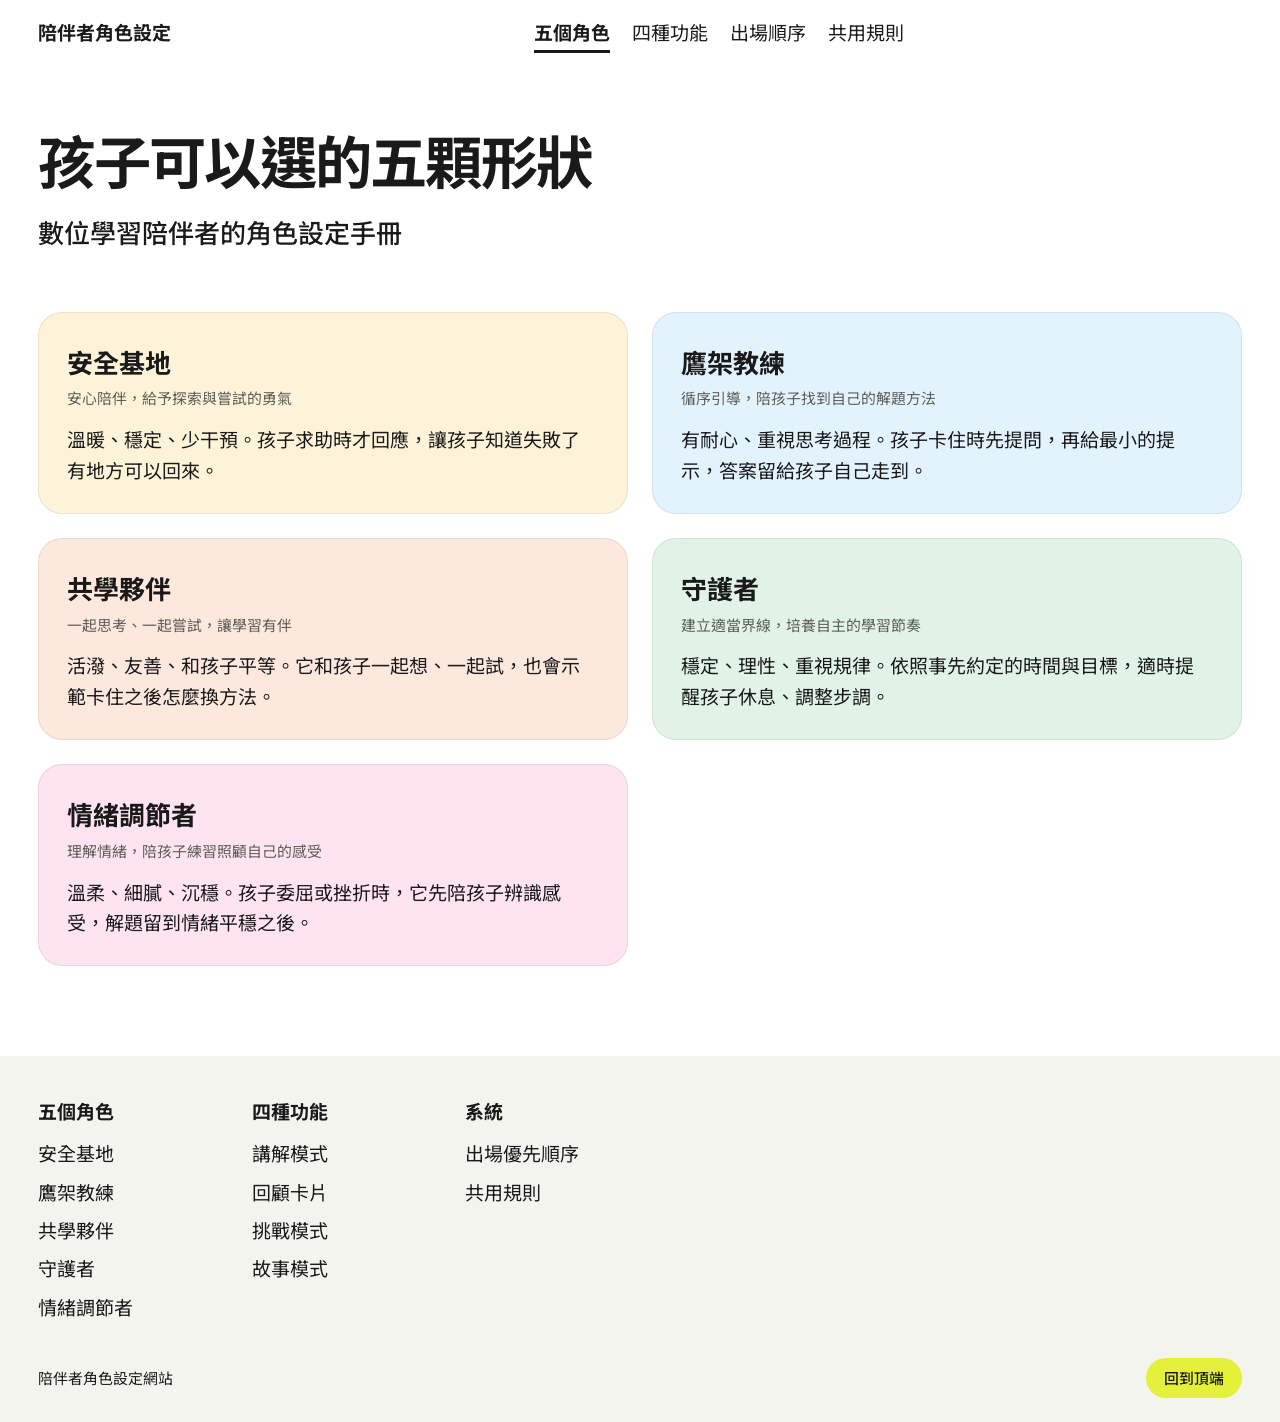
==== index.html @ 0047b329 "陪伴者角色設定網站 Co-Authored-By: Claude Fable 5.1 <noreply@anthropic.com>" ====
<!doctype html>
<html lang="zh-Hant-TW">
<head>
<meta charset="utf-8">
<meta name="viewport" content="width=device-width, initial-scale=1">
<title>陪伴者角色設定</title>
<meta name="description" content="數位學習陪伴者的五個核心角色與四種延伸功能：定位、性格旋鈕、視覺、台詞與退場。">
<script>document.documentElement.classList.add('js')</script>
<link rel="preconnect" href="https://fonts.googleapis.com">
<link rel="preconnect" href="https://fonts.gstatic.com" crossorigin>
<link rel="preconnect" href="https://api.fontshare.com">
<link rel="preconnect" href="https://cdn.fontshare.com" crossorigin>
<link href="https://api.fontshare.com/v2/css?f[]=pilcrow-rounded@400,500,700&display=swap" rel="stylesheet">
<link href="https://fonts.googleapis.com/css2?family=Noto+Sans+TC:wght@400;500;700&display=swap" rel="stylesheet">
<link rel="stylesheet" href="style.css">
</head>
<body>
<main id="app">
  <noscript>
    <div class="wrap" style="padding:48px 24px">
      <h1>陪伴者角色設定</h1>
      <p>這個網站需要 JavaScript 才能顯示角色與對話。完整內容在《陪伴者角色設定（Persona）合併版》文件。</p>
    </div>
  </noscript>
</main>
<script src="data.js"></script>
<script src="refs.js"></script>
<script src="shapes.js"></script>
<script src="app.js"></script>
</body>
</html>
---- style.css ----
/* 陪伴者角色設定網站 — 方向：One motif（圓團）。冷灰底、近黑字，五顆形狀自己的顏色當色塊。 */
:root {
  --bg: #ffffff;
  --surface: #f4f4ef;
  --surface-2: #e9e9e2;
  --paper: #ffffff;
  --ink: #1a1a1a;
  --muted: #5e5e58;
  --accent: #e4f03a;
  --accent-ink: #1a1a1a;

  --font: "Pilcrow Rounded", "Noto Sans TC", "PingFang TC", "Microsoft JhengHei", sans-serif;

  --step-small: clamp(0.875rem, 0.85rem + 0.1vw, 0.9375rem);
  --step-body: clamp(1.0625rem, 1rem + 0.25vw, 1.1875rem);
  --step-lead: clamp(1.25rem, 1.1rem + 0.7vw, 1.625rem);
  --step-head: clamp(1.75rem, 1.2rem + 2.2vw, 3rem);
  --step-display: clamp(2.5rem, 1.2rem + 3.6vw, 3.8rem);

  --margin: clamp(20px, 3vw, 48px);
  --gutter: clamp(1rem, 2vw, 2rem);
  --section: clamp(4.5rem, 7vw, 7rem);
  --radius: 24px;

  --ease-out: cubic-bezier(0.22, 1, 0.36, 1);
  --ease-expo: cubic-bezier(0.16, 1, 0.3, 1);
  --t-press: 140ms;
  --t-hover: 180ms;
  --t-reveal: 800ms;
}

*, *::before, *::after { box-sizing: border-box; }
html { -webkit-text-size-adjust: 100%; text-size-adjust: 100%; scroll-behavior: smooth; }
body { margin: 0; background: var(--bg); color: var(--ink); font-family: var(--font); font-size: var(--step-body); line-height: 1.6; -webkit-font-smoothing: antialiased; text-rendering: optimizeLegibility; }
h1, h2, h3, p, figure, blockquote, ul, ol, dl, dd { margin: 0; }
ul, ol { padding: 0; list-style: none; }
img, svg { display: block; max-width: 100%; }
button { font: inherit; color: inherit; background: none; border: 0; padding: 0; cursor: pointer; }
a { color: inherit; text-decoration: none; }
:focus-visible { outline: 3px solid var(--ink); outline-offset: 3px; }
::selection { background: var(--accent); color: var(--ink); }
[id] { scroll-margin-top: 72px; }

h1, h2, h3 { font-weight: 700; letter-spacing: -0.02em; line-height: 1.1; text-wrap: balance; }
h2 { font-size: var(--step-head); }
p { text-wrap: pretty; }
.nums { font-variant-numeric: tabular-nums; }
.wrap { width: 100%; max-width: 1440px; margin-inline: auto; padding-inline: var(--margin); }

/* ---------- 共用元件：圓就是母題。按鈕全圓、面板大圓角、清單圓點 ---------- */
.btn { display: inline-flex; align-items: center; justify-content: center; min-height: 52px; padding: 0 28px; border-radius: 999px; background: var(--accent); color: var(--accent-ink); font-weight: 500; white-space: nowrap; transition: transform var(--t-press) var(--ease-out), background var(--t-hover); }
.btn:hover { background: #d6e22c; }
.btn:active { transform: scale(0.97); }
.btn-sm { min-height: 40px; padding: 0 18px; font-size: var(--step-small); }

.bar { position: sticky; top: 0; z-index: 20; display: flex; align-items: center; gap: 24px; min-height: 64px; background: var(--bg); }
.bar .mark { font-weight: 700; }
.bar .links { display: flex; gap: 22px; margin-inline: auto; }
.bar .links a { padding: 6px 0; white-space: nowrap; transition: opacity var(--t-hover); }
.bar .links a:hover { opacity: 0.6; }
.bar .links a.is-on { font-weight: 700; box-shadow: inset 0 -3px 0 var(--ink); }
.sr-only { position: absolute; width: 1px; height: 1px; overflow: hidden; clip-path: inset(50%); white-space: nowrap; }
.bar .btn { min-height: 40px; padding: 0 18px; }

.stripe { display: flex; height: 56px; overflow: hidden; border-radius: var(--radius) var(--radius) 0 0; }
.stripe i { flex: 1 1 0; display: block; }

/* 眼睛：眨眼與視線 */
.shape .eye { transform-box: fill-box; transform-origin: center; animation: blink 5.2s infinite; }
.shape .gz { transform: translate(var(--gx), var(--gy)); transition: transform 600ms var(--ease-out); }
.looking .shape .gz { transform: translate(0, 0); }
@keyframes blink { 0%, 94%, 100% { transform: scaleY(1); } 97% { transform: scaleY(0.08); } }

/* ---------- 首頁：英雄區（左卡右大形狀） ---------- */
.card-in { flex: 1; display: flex; flex-direction: column; align-items: center; justify-content: center; text-align: center; padding: 48px 40px 32px; gap: 0; }
.wordmark { font-size: var(--step-lead); font-weight: 700; margin-bottom: 20px; }
.hero-h { font-size: var(--step-display); line-height: 1.05; letter-spacing: -0.03em; }
.hero-p { max-width: 34ch; margin: 36px auto 40px; font-size: 1.125rem; }
.card-links { display: flex; justify-content: center; gap: 28px; padding: 0 24px 28px; font-size: var(--step-small); }
.card-links a { transition: opacity var(--t-hover); }
.card-links a:hover { opacity: 0.6; }

/* ---------- 展示區：方盤＋少量文字 ---------- */
.show-text { display: flex; flex-direction: column; justify-content: space-between; padding: 40px 48px 40px 24px; }
.tabs { display: flex; flex-wrap: wrap; gap: 6px 24px; }
.tabs button { color: var(--muted); font-weight: 500; padding: 6px 0; white-space: nowrap; transition: color var(--t-hover); }
.tabs button:hover { color: var(--ink); }
.tabs button.is-on { color: var(--ink); font-weight: 700; }
.show-mid { padding-block: 48px; }
.show-h { font-size: clamp(2rem, 1.4rem + 2.4vw, 2.75rem); }
.show-tag { font-size: var(--step-lead); font-weight: 500; margin-top: 16px; max-width: 30ch; }
.show-p { margin-top: 40px; max-width: 34ch; }
.cells { display: flex; gap: 12px; }
.cell { flex: 1; min-height: 72px; display: flex; align-items: center; justify-content: center; border-radius: 999px; font-weight: 500; white-space: nowrap; transition: transform var(--t-press) var(--ease-out), filter var(--t-hover); }
.cell:active { transform: scale(0.98); }
.cell:hover { filter: brightness(0.94); }
.cell-ink { background: var(--accent); color: var(--ink); }
.cell-tone { background: var(--paper); }

/* ---------- 四種功能：兩欄清單，形狀當項目符號 ---------- */
.menu { padding-top: 8px; padding-bottom: var(--section); }
.menu-head { display: flex; align-items: baseline; justify-content: space-between; gap: 24px; margin-bottom: 40px; }
.menu-head p { color: var(--muted); }
.menu-list { display: grid; grid-template-columns: 1fr 1fr; gap: 24px; }
.menu-list > li { display: flex; }
.menu-item { width: 100%; display: block; padding: 28px; background: var(--surface); border: 1px solid rgba(26, 26, 26, 0.08); border-radius: var(--radius); transition: transform var(--t-hover) var(--ease-out), box-shadow var(--t-hover); }
.menu-item:hover { transform: translateY(-3px); box-shadow: 0 14px 32px rgba(26, 26, 26, 0.08); }
.menu-name { display: grid; gap: 4px; font-weight: 700; font-size: var(--step-lead); }
.menu-owner { font-weight: 500; font-size: var(--step-body); }
.menu-owner { font-weight: 400; color: var(--muted); font-size: var(--step-small); white-space: nowrap; }
.menu-desc { margin-top: 14px; max-width: 48ch; }

/* ---------- 出場順序頁：深到淺的手風琴 ---------- */
.ohero { width: 100%; max-width: 1440px; margin-inline: auto; padding: clamp(2rem, 5vw, 4.5rem) var(--margin) 0; }
.ohero-text { max-width: 820px; margin-bottom: clamp(2.25rem, 4vw, 4rem); }
.ohero .dhero-h { font-size: clamp(2.25rem, 1.5rem + 2.6vw, 4rem); }
.ohero .dhero-tag { max-width: 40ch; }
.ohero .dhero-p { max-width: 64ch; }
.osay { max-width: 56ch; font-size: var(--step-lead); line-height: 1.45; }
.hand { display: grid; gap: 24px; }
.hand li { display: grid; grid-template-columns: 13em minmax(0, 1fr); gap: 8px 24px; align-items: start; }
.hand-ab { font-weight: 700; display: flex; flex-wrap: wrap; align-items: center; gap: 8px; }
.hand-arrow { width: 14px; height: 14px; border-radius: 50%; background: var(--ink); flex: 0 0 auto; }
.acc { display: flex; height: 520px; border-radius: var(--radius); overflow: hidden; }
.acc-panel { position: relative; flex: 1 1 0; display: flex; flex-direction: column; overflow: hidden; transition: flex-basis 450ms var(--ease-out), flex-grow 450ms var(--ease-out); color: #fff; }
.acc-panel:nth-child(1) { background: #1a1a1a; }
.acc-panel:nth-child(2) { background: #3a3a36; }
.acc-panel:nth-child(3) { background: #5a5a54; }
.acc-panel:nth-child(4) { background: #b9b9ad; color: var(--ink); }
.acc-panel:nth-child(5) { background: #d9d9cf; color: var(--ink); }
.acc-panel:nth-child(6) { background: #eeeee6; color: var(--ink); }
.acc-panel.is-open { flex: 7 1 0; }
.acc-btn { position: absolute; inset: 0; text-align: left; color: inherit; }
.acc-name { position: absolute; left: 50%; bottom: 24px; transform: translateX(-50%); font-size: 1.25rem; font-weight: 700; writing-mode: vertical-rl; text-orientation: upright; letter-spacing: 0.1em; white-space: nowrap; transition: opacity 300ms; }
.acc-panel.is-open .acc-name { writing-mode: horizontal-tb; text-orientation: mixed; letter-spacing: -0.02em; transform: none; left: 32px; top: 28px; bottom: auto; font-size: clamp(1.75rem, 1rem + 2vw, 2.5rem); }
.acc-body { position: absolute; left: 32px; right: 32px; bottom: 32px; max-width: 36ch; opacity: 0; transition: opacity 400ms 150ms; pointer-events: none; }
.acc-panel.is-open .acc-body { opacity: 1; }

/* ---------- 共用規則：左邊問題、右邊答案 ---------- */
.faq { padding-top: var(--section); }
.faq h2 { margin-bottom: 48px; }
.faq-grid { display: grid; grid-template-columns: 5fr 7fr; gap: 32px var(--gutter); align-items: start; }
.qlist { display: grid; gap: 8px; }
.qlist button { text-align: left; padding: 16px 24px; border-radius: 999px; background: var(--surface); font-weight: 500; display: flex; gap: 14px; align-items: baseline; white-space: nowrap; transition: background var(--t-hover), transform var(--t-press); }
.qlist button span:first-child { color: var(--muted); white-space: nowrap; }
.qlist button:hover { background: var(--surface-2); }
.qlist button:active { transform: scale(0.98); }
.qlist button.is-on { background: var(--accent); color: var(--ink); }
.qlist button.is-on span:first-child { color: var(--ink); }
.answer { background: var(--surface); border-radius: var(--radius); padding: 40px; min-height: 320px; }
.answer h3 { font-size: var(--step-lead); margin-bottom: 20px; }
.answer p { max-width: 52ch; }
.answer p + p { margin-top: 14px; }
.answer-in { transition: opacity 300ms var(--ease-out), transform 300ms var(--ease-out); }
.answer-in.hidden { opacity: 0; transform: translateY(10px); }

/* ---------- 五條原則 ---------- */
.principles { margin-top: var(--section); background: var(--ink); color: #fff; padding-block: 96px; }
.pr-grid { display: grid; grid-template-columns: 1fr 1fr; gap: var(--gutter); }
.pr-list { counter-reset: none; display: grid; gap: 20px; font-size: var(--step-lead); line-height: 1.4; }
.pr-list li { display: grid; grid-template-columns: 20px 1fr; gap: 16px; align-items: start; }
.pr-list li::before { content: ""; width: 20px; height: 20px; border-radius: 50%; background: #fff; margin-top: 0.45em; }

/* ---------- 頁尾：五顆形狀蓋成大標 ---------- */
.foot { background: var(--surface); padding: 40px 0 24px; margin-top: 0; }
.principles + .foot { margin-top: 0; }
.foot-grid { display: grid; grid-template-columns: 2fr 2fr 2fr 6fr; gap: var(--gutter); }
.foot-grid a { display: block; padding: 4px 0; transition: opacity var(--t-hover); }
.foot-grid a:hover { opacity: 0.6; }
.foot-h { font-weight: 700; margin-bottom: 8px; }
.foot-src p + p { margin-top: 8px; color: var(--muted); }
.foot-last { display: flex; justify-content: space-between; align-items: center; margin-top: 32px; font-size: var(--step-small); }

/* ---------- 角色頁 ---------- */
.dhero { width: calc(100% - (2 * var(--margin))); max-width: calc(1440px - (2 * var(--margin))); display: grid; grid-template-columns: 1fr; min-height: 0; margin: 0 auto; border-radius: var(--radius); overflow: hidden; }
.dhero-text { max-width: 960px; padding: clamp(2.5rem, 5vw, 4.75rem); display: flex; flex-direction: column; }
.dhero-kicker { display: flex; align-items: center; gap: 12px; margin-bottom: 20px; color: var(--muted); font-size: var(--step-small); font-weight: 700; }
.dhero-kicker span { padding-left: 12px; border-left: 1px solid rgba(26, 26, 26, 0.24); font-weight: 400; }
.dhero-kind { color: var(--muted); margin-top: 16px; }
.dhero-h { font-size: clamp(3rem, 2.2rem + 3.8vw, 5.25rem); letter-spacing: -0.03em; }
.dhero-tag { font-size: var(--step-lead); font-weight: 500; margin-top: 20px; max-width: 40ch; }
.dhero-p { margin-top: 20px; max-width: 68ch; }
.dhero-kind + .dhero-p { margin-top: 32px; }
.dhero-meta { margin-top: 20px; color: var(--muted); max-width: 64ch; }
.dhero .btn { align-self: flex-start; margin-top: 32px; }

.dsec { padding-top: clamp(3.5rem, 5vw, 5rem); }
.dsec-grid { display: grid; grid-template-columns: minmax(180px, 240px) minmax(0, 880px); justify-content: space-between; gap: 24px clamp(2rem, 5vw, 5rem); align-items: start; padding-bottom: clamp(3.5rem, 5vw, 5rem); border-bottom: 1px solid var(--surface-2); }
.dsec-note { margin-top: 8px; max-width: 32ch; color: var(--muted); }
.dl div { display: grid; grid-template-columns: 9em 1fr; gap: 16px; padding: 10px 0; }
.dl div + div { padding-top: 18px; }
.dl dt { font-weight: 700; }
.dl dd { max-width: 52ch; }
.knobs li { display: grid; grid-template-columns: 9em auto 1fr; gap: 16px; align-items: center; padding: 8px 0; }
.knob-n { font-weight: 700; }
.knob-v { color: var(--muted); }
.dots { display: inline-flex; gap: 6px; }
.dots i { width: 14px; height: 14px; border-radius: 50%; background: var(--surface-2); }
.dots i.on { background: var(--ink); }
.states { display: flex; flex-wrap: wrap; gap: 16px; margin-top: 32px; }
.states li { display: grid; gap: 8px; justify-items: center; font-size: var(--step-small); }
.state-fig { width: 96px; height: 96px; border-radius: 50%; display: flex; align-items: center; justify-content: center; }
.state-fig .shape { width: 70%; height: 70%; }
.plain { display: grid; gap: 12px; }
.exit .plain + .dl { margin-top: 24px; }
.plain li { display: grid; grid-template-columns: 14px 1fr; gap: 16px; max-width: 56ch; }
.plain li::before { content: ""; width: 14px; height: 14px; border-radius: 50%; background: var(--ink); margin-top: 0.5em; }
.refs { display: grid; gap: 18px; }
.refs li { display: grid; grid-template-columns: 11em 1fr; gap: 4px 20px; max-width: 64ch; }
.ref-who { font-weight: 700; grid-row: span 2; }
.ref-who span { display: block; font-weight: 400; color: var(--muted); font-size: var(--step-small); margin-top: 4px; }
.ref-theory { font-weight: 500; }
.ref-what { grid-column: 2; }
.risk .ref-theory { color: var(--muted); }

/* 對話區 */
.talk { margin-top: 0; background: var(--tint); padding-block: clamp(3.5rem, 5vw, 5rem); }
.talk-grid { display: grid; grid-template-columns: minmax(180px, 240px) minmax(0, 880px); justify-content: space-between; gap: 24px clamp(2rem, 5vw, 5rem); align-items: start; }
.scenes { display: grid; gap: 8px; margin-top: 32px; }
.scenes button { text-align: left; padding: 14px 22px; border-radius: 999px; background: rgba(255, 255, 255, 0.55); font-weight: 500; white-space: nowrap; transition: background var(--t-hover), transform var(--t-press); }
.scenes button:hover { background: rgba(255, 255, 255, 0.85); }
.scenes button:active { transform: scale(0.98); }
.scenes button.is-on { background: var(--accent); color: var(--ink); }
.chat { display: grid; gap: 14px; align-content: start; min-height: 0; }
.chat-scene { justify-self: center; display: inline-flex; gap: 10px; align-items: center; background: rgba(255, 255, 255, 0.6); padding: 8px 18px; border-radius: 999px; font-size: var(--step-small); }
.chat-scene span { font-weight: 700; }
.chat-does { justify-self: center; color: var(--muted); font-size: var(--step-small); text-align: center; max-width: 40ch; }
.msg { display: grid; grid-template-columns: 1fr; justify-items: start; transition: opacity 500ms var(--ease-out), transform 500ms var(--ease-out); }
.msg.hidden { opacity: 0; transform: translateY(16px); }
.msg .shape { width: 48px; height: 48px; }
.bubble { background: var(--paper); border-radius: 28px 28px 28px 8px; padding: 16px 22px; max-width: 34ch; line-height: 1.55; }
.bubble-wait { width: 84px; border-radius: 28px 28px 28px 8px; display: flex; justify-content: center; }
.dots-wait { display: flex; gap: 6px; }
.dots-wait i { width: 9px; height: 9px; border-radius: 50%; background: var(--muted); animation: bob 1.2s infinite; }
.dots-wait i:nth-child(2) { animation-delay: 0.2s; }
.dots-wait i:nth-child(3) { animation-delay: 0.4s; }
@keyframes bob { 0%, 60%, 100% { transform: translateY(0); } 30% { transform: translateY(-6px); } }
.msg-wrong { grid-template-columns: 1fr; justify-items: end; margin-top: 12px; }
.bubble-wrong { background: var(--surface-2); color: var(--muted); border-radius: 28px 28px 8px 28px; text-decoration: line-through; }
.bubble-wrong span { display: block; text-decoration: none; font-size: var(--step-small); font-weight: 700; margin-bottom: 4px; }

.pager { display: grid; grid-template-columns: 1fr 1fr; gap: 12px; margin-top: clamp(2.5rem, 4vw, 3.5rem); margin-bottom: 12px; }
.pager a { background: var(--surface); border-radius: var(--radius); padding: 32px 36px; display: grid; gap: 6px; transition: transform var(--t-hover) var(--ease-out); }
.pager a:hover { transform: translateY(-3px); }
.pager a:last-child { text-align: right; }
.pager-k { color: var(--muted); font-size: var(--step-small); }
.pager-n { font-size: var(--step-head); font-weight: 700; letter-spacing: -0.02em; line-height: 1.1; }
.pager + .foot { margin-top: 0; }

/* ---------- 手機 ---------- */
@media (max-width: 760px) {
  .bar { gap: 14px; }
  .bar .links { display: none; }
        .stripe { height: 40px; }
  .card-in { padding: 36px 24px 24px; }
  .hero-h { font-size: 8vw; }
  .hero-p { margin: 24px auto 28px; }
      .show-text { padding: 8px 16px 32px; }
  .tabs { gap: 4px 18px; }
  .show-mid { padding-block: 32px; }
  .show-h { font-size: 1.75rem; }
  .cell { min-height: 60px; }
  .menu { padding-top: 0; }
  .menu-list { grid-template-columns: 1fr; gap: 16px; }
  .menu-item { padding: 20px; }
  .menu-owner { white-space: normal; }
  .hand li { grid-template-columns: 1fr; gap: 4px; }
  .acc { flex-direction: column; height: auto; }
  .acc-panel { flex: 0 0 64px; min-height: 64px; }
  .acc-panel.is-open { flex-basis: auto; min-height: 0; }
  .acc-btn { position: static; min-height: 64px; display: flex; align-items: center; padding: 0 24px; }
  .acc-name, .acc-panel.is-open .acc-name { position: static; writing-mode: horizontal-tb; text-orientation: mixed; letter-spacing: 0; transform: none; font-size: var(--step-lead); }
  .acc-body { position: static; padding: 0 24px 24px; max-width: none; display: none; }
  .acc-panel.is-open .acc-body { display: block; }
  .faq-grid { grid-template-columns: 1fr; }
  .answer { padding: 24px; min-height: 0; }
  .pr-grid { grid-template-columns: 1fr; gap: 32px; }
    .foot-grid { grid-template-columns: 1fr 1fr; }
  .foot-src { grid-column: 1 / -1; }
  .dhero { grid-template-columns: 1fr; min-height: 0; }
  .dhero-text { padding: 28px 22px 32px; }
  .dhero-h { font-size: clamp(2.5rem, 12vw, 4rem); }
  .dhero-kicker { margin-bottom: 16px; }
  .dsec-grid, .talk-grid { grid-template-columns: 1fr; gap: 24px; }
  .dl div, .knobs li, .refs li { grid-template-columns: 1fr; gap: 4px; }
  .ref-who { grid-row: auto; }
  .ref-what { grid-column: 1; }
  .knobs li { grid-template-columns: auto 1fr; }
  .knob-n { grid-column: 1 / -1; }
  .state-fig { width: 80px; height: 80px; }
  .talk { padding-block: 56px; }
  .scenes { grid-template-columns: 1fr; }
  .chat { min-height: 0; }
  .bubble { max-width: none; }
  .pager a { padding: 24px; }
  .pager-n { font-size: 1.5rem; }
}

@media (max-width: 420px) {
  .qlist button, .scenes button { white-space: normal; }
}

@media (min-width: 761px) and (max-width: 980px) {
  .dsec-grid, .talk-grid { grid-template-columns: 1fr; gap: 28px; }
  .dsec-grid > :last-child, .talk-grid > :last-child { max-width: 760px; }
}

@media (prefers-reduced-motion: reduce) {
  html { scroll-behavior: auto; }
  .js [data-reveal] { opacity: 1; transform: none; transition: none; }
  .shape .eye { animation: none; }
    .msg.hidden { opacity: 1; transform: none; }
  .dots-wait i { animation: none; }
  * { transition-duration: 0.01ms !important; }
}
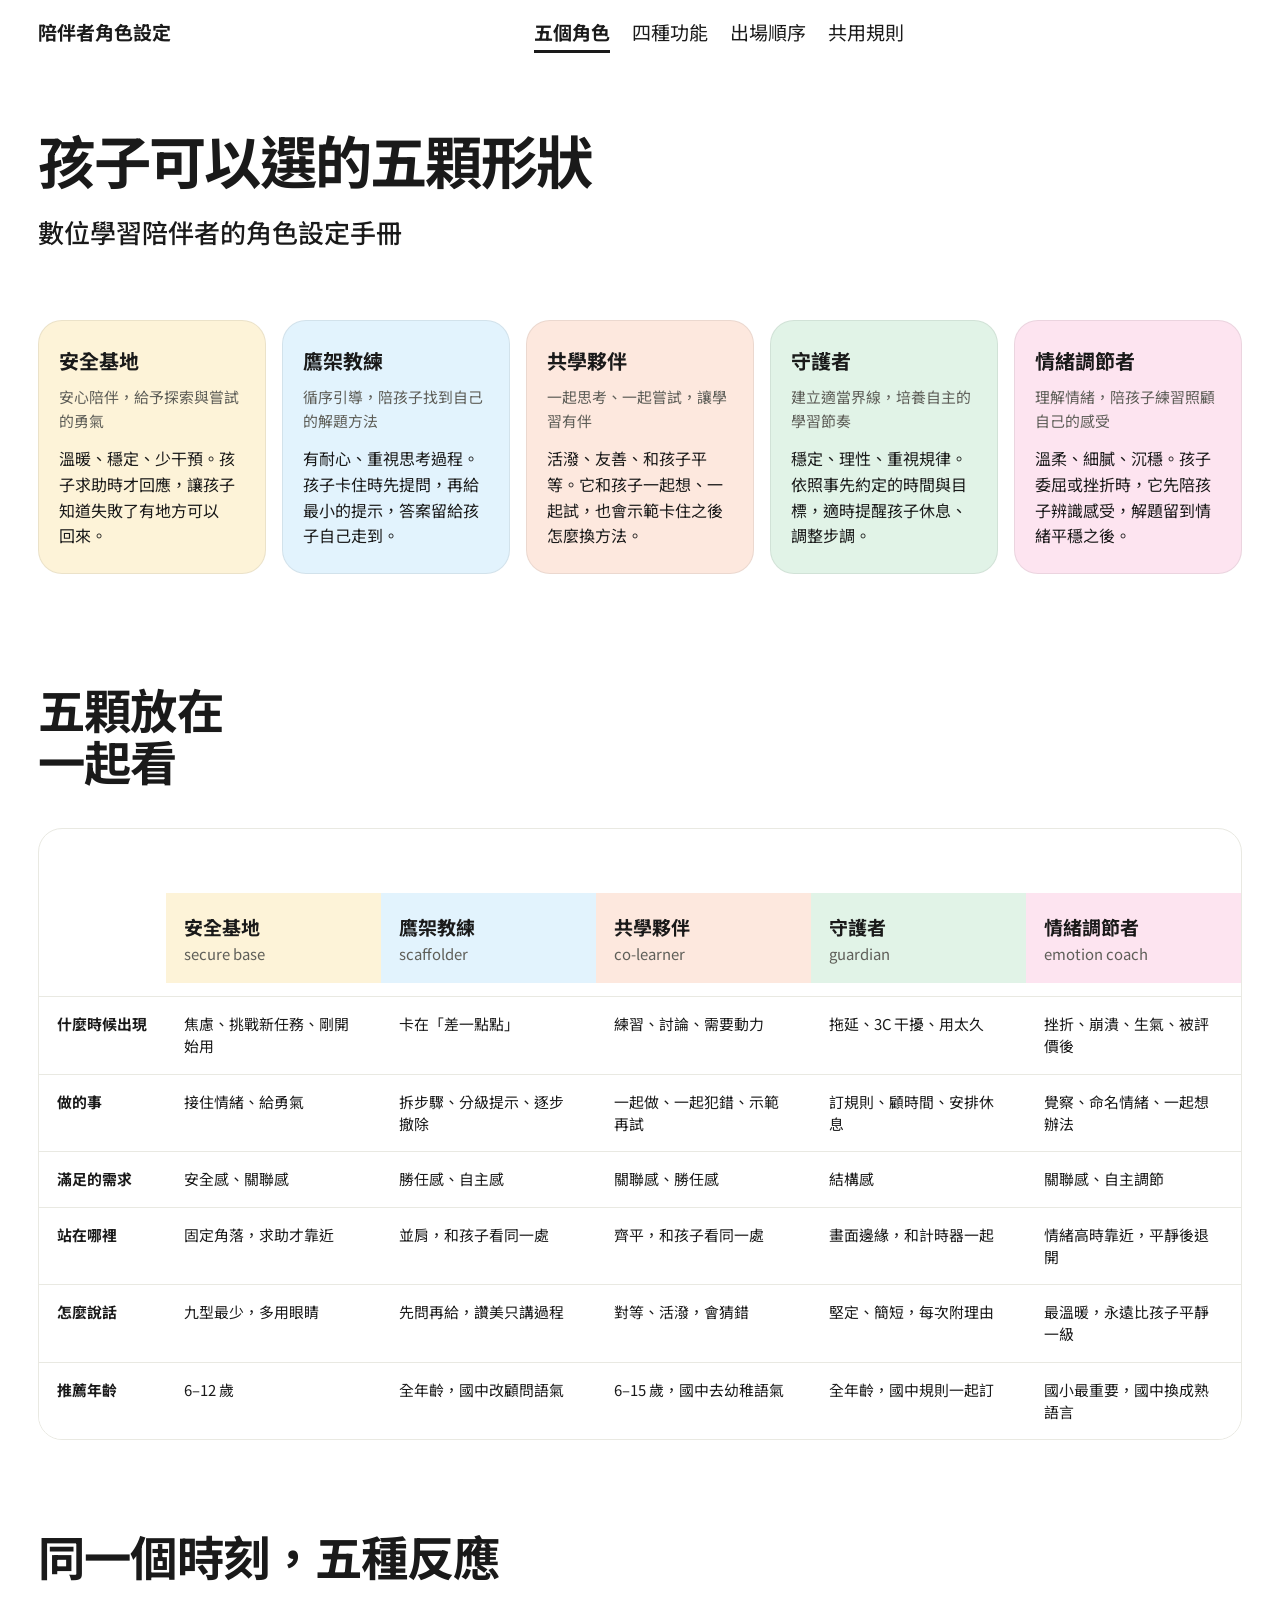
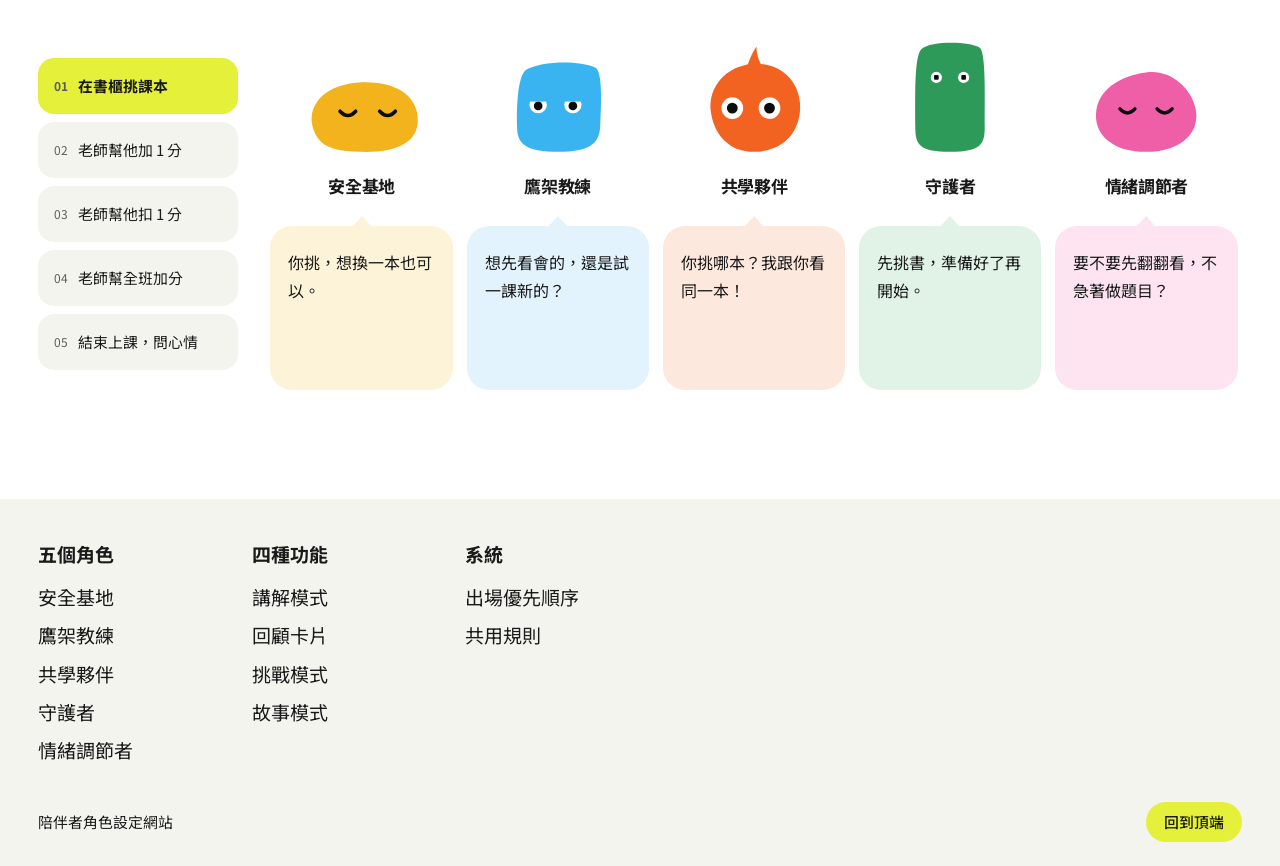
==== commit 69ba8d8d: "為 Pages 靜態資源加入版本識別，避免混用新舊檔案" ====
--- a/index.html
+++ b/index.html
@@ -12,7 +12,7 @@
 <link rel="preconnect" href="https://cdn.fontshare.com" crossorigin>
 <link href="https://api.fontshare.com/v2/css?f[]=pilcrow-rounded@400,500,700&display=swap" rel="stylesheet">
 <link href="https://fonts.googleapis.com/css2?family=Noto+Sans+TC:wght@400;500;700&display=swap" rel="stylesheet">
-<link rel="stylesheet" href="style.css">
+<link rel="stylesheet" href="style.css?v=65b583e8571c">
 </head>
 <body>
 <main id="app">
@@ -23,9 +23,9 @@
     </div>
   </noscript>
 </main>
-<script src="data.js"></script>
-<script src="refs.js"></script>
-<script src="shapes.js"></script>
-<script src="app.js"></script>
+<script src="data.js?v=81e97032a2f2"></script>
+<script src="refs.js?v=3e329681a373"></script>
+<script src="shapes.js?v=53cece4df592"></script>
+<script src="app.js?v=2abc7df201cd"></script>
 </body>
 </html>
--- a/style.css
+++ b/style.css
@@ -109,6 +109,64 @@
 .menu-owner { font-weight: 500; font-size: var(--step-body); }
 .menu-owner { font-weight: 400; color: var(--muted); font-size: var(--step-small); white-space: nowrap; }
 .menu-desc { margin-top: 14px; max-width: 48ch; }
+.role-menu-scroll { overflow-x: auto; padding: 8px 4px 20px; margin-inline: -4px; scrollbar-width: thin; }
+.menu-list.role-menu-list { grid-template-columns: repeat(5, minmax(200px, 1fr)); gap: 16px; }
+.role-menu-list > li { min-width: 0; }
+.role-menu-list .menu-item { padding: 24px 20px; }
+.role-menu-list .menu-name { font-size: 1.25rem; gap: 8px; }
+.role-menu-list .menu-owner { white-space: normal; }
+.role-menu-list .menu-desc { font-size: 1rem; }
+
+/* ---------- 首頁：五個角色的情境對話 ---------- */
+.moments { padding-bottom: var(--section); }
+.moments > h2 { margin-bottom: 36px; }
+.moments-layout { display: grid; grid-template-columns: 200px minmax(0, 1fr); gap: 28px; align-items: center; }
+.moment-tabs { display: grid; gap: 8px; }
+.moment-tabs button { display: flex; align-items: center; gap: 10px; min-height: 56px; padding: 14px 16px; text-align: left; border-radius: 16px; font-size: var(--step-small); line-height: 1.5; background: var(--surface); transition: background var(--t-hover); }
+.moment-tabs button:hover { background: var(--surface-2); }
+.moment-tabs button[aria-selected="true"] { background: var(--accent); font-weight: 700; }
+.moment-number { color: var(--muted); font-size: 0.75rem; font-variant-numeric: tabular-nums; }
+.moment-scroll { min-width: 0; overflow-x: auto; padding: 8px 4px 20px; scrollbar-width: thin; }
+.moment-lineup { display: grid; grid-template-columns: repeat(5, minmax(150px, 1fr)); gap: 14px; align-items: start; }
+.moment-role { min-width: 0; text-align: center; }
+.moment-figure { height: 132px; display: flex; align-items: end; justify-content: center; }
+.moment-figure .shape { width: 124px; height: 124px; }
+.moment-role h3 { margin: 16px 0 28px; font-size: 1.0625rem; line-height: 1.4; }
+.moment-bubble { position: relative; min-height: 164px; padding: 22px 18px; background: var(--moment-tint); border-radius: 22px; text-align: left; font-size: 1rem; line-height: 1.75; overflow-wrap: anywhere; animation: moment-in 180ms ease-out; }
+.moment-bubble::before { content: ""; position: absolute; top: -10px; left: calc(50% - 10px); border-left: 10px solid transparent; border-right: 10px solid transparent; border-bottom: 11px solid var(--moment-tint); }
+.moment-bubble.is-quiet { display: flex; justify-content: center; align-items: center; color: var(--muted); }
+@keyframes moment-in { from { opacity: 0; transform: translateY(4px); } to { opacity: 1; transform: translateY(0); } }
+@media (max-width: 760px) {
+  .moments > h2 { margin-bottom: 24px; }
+  .moments-layout { grid-template-columns: 1fr; gap: 16px; }
+  .moment-tabs { grid-template-columns: repeat(2, minmax(0, 1fr)); padding-top: 0; }
+  .moment-tabs button { padding: 12px; }
+  .moment-lineup { grid-template-columns: repeat(5, 168px); }
+  .moment-scroll { padding-bottom: 20px; }
+}
+@media (prefers-reduced-motion: reduce) { .moment-bubble { animation: none; } }
+
+/* ---------- 首頁：五顆並排比較表 ---------- */
+.ohero .btn { margin-top: 28px; }
+.cmp { padding-bottom: var(--section); }
+.cmp-head { display: grid; grid-template-columns: minmax(180px, 240px) minmax(0, 880px); justify-content: space-between; gap: 16px clamp(2rem, 5vw, 5rem); align-items: start; margin-bottom: 40px; }
+.cmp-head h2 { font-size: var(--step-head); }
+.cmp-head p { max-width: 52ch; font-size: var(--step-lead); line-height: 1.45; }
+.cmp-scroll { overflow-x: auto; border-radius: var(--radius); background: var(--bg); border: 1px solid var(--surface-2); -webkit-overflow-scrolling: touch; }
+.cmp-scroll:focus-visible { outline-offset: 0; }
+.cmp-table { width: 100%; min-width: 880px; border-collapse: separate; border-spacing: 0; table-layout: fixed; font-size: var(--step-small); line-height: 1.5; }
+.cmp-table th, .cmp-table td { padding: 16px 18px; text-align: left; vertical-align: top; border-bottom: 1px solid var(--surface-2); }
+.cmp-table thead th { position: sticky; top: 64px; z-index: 2; padding: 20px 18px 18px; border-bottom: 0; }
+.cmp-table thead th:first-child, .cmp-table tbody th { position: sticky; left: 0; z-index: 3; width: 8.5em; background: var(--bg); font-weight: 700; }
+.cmp-table thead th:first-child { z-index: 4; }
+.cmp-table thead a { display: grid; gap: 2px; transition: opacity var(--t-hover); }
+.cmp-table thead a:hover { opacity: 0.6; }
+.cmp-name { font-size: var(--step-body); font-weight: 700; }
+.cmp-en { color: var(--muted); font-weight: 400; }
+.cmp-table td { background: var(--bg); }
+.cmp-table tbody tr:last-child th, .cmp-table tbody tr:last-child td { border-bottom: 0; }
+.cmp-table td .dots { display: flex; margin-bottom: 8px; }
+.cmp-table td .dots i { width: 10px; height: 10px; }
 
 /* ---------- 出場順序頁：深到淺的手風琴 ---------- */
 .ohero { width: 100%; max-width: 1440px; margin-inline: auto; padding: clamp(2rem, 5vw, 4.5rem) var(--margin) 0; }
@@ -153,6 +211,12 @@
 .answer p + p { margin-top: 14px; }
 .answer-in { transition: opacity 300ms var(--ease-out), transform 300ms var(--ease-out); }
 .answer-in.hidden { opacity: 0; transform: translateY(10px); }
+.rule-sources { margin-top: 36px; padding-top: 28px; border-top: 1px solid var(--surface-2); }
+.rule-sources h4 { margin-bottom: 20px; font-size: 1rem; }
+.rule-sources .refs { gap: 20px; }
+.rule-sources .refs li { grid-template-columns: 10em 1fr; }
+.rule-sources .refs p { max-width: none; }
+.rule-sources .refs p + p { margin-top: 0; }
 
 /* ---------- 五條原則 ---------- */
 .principles { margin-top: var(--section); background: var(--ink); color: #fff; padding-block: 96px; }
@@ -213,6 +277,18 @@
 .ref-what { grid-column: 2; }
 .risk .ref-theory { color: var(--muted); }
 
+/* 平台上的五個時刻 */
+.plat .dsec-grid { border-bottom: 0; }
+.plat-list { display: grid; gap: 12px; counter-reset: plat; }
+.plat-list li { display: grid; grid-template-columns: 11em minmax(0, 1fr); gap: 12px 24px; padding: 24px 28px; background: var(--surface); border-radius: var(--radius); }
+.plat-when { font-weight: 700; display: flex; gap: 12px; align-items: baseline; }
+.plat-when::before { counter-increment: plat; content: counter(plat); flex: 0 0 28px; width: 28px; height: 28px; border-radius: 50%; background: var(--ink); color: #fff; display: inline-flex; align-items: center; justify-content: center; font-size: var(--step-small); }
+.plat-body { display: grid; gap: 12px; justify-items: start; }
+.plat-does { color: var(--muted); font-size: var(--step-small); }
+.plat-body .bubble { max-width: 40ch; }
+.plat-wrong { color: var(--muted); font-size: var(--step-small); text-decoration: line-through; margin-top: 4px; }
+.plat-wrong span { text-decoration: none; font-weight: 700; margin-right: 10px; }
+
 /* 對話區 */
 .talk { margin-top: 0; background: var(--tint); padding-block: clamp(3.5rem, 5vw, 5rem); }
 .talk-grid { display: grid; grid-template-columns: minmax(180px, 240px) minmax(0, 880px); justify-content: space-between; gap: 24px clamp(2rem, 5vw, 5rem); align-items: start; }
@@ -247,6 +323,55 @@
 .pager-n { font-size: var(--step-head); font-weight: 700; letter-spacing: -0.02em; line-height: 1.1; }
 .pager + .foot { margin-top: 0; }
 
+/* 角色設定資料夾：上緣四個分頁 */
+.dhero.dossier-hero { grid-template-columns: 96px minmax(0, 1fr); gap: 24px; align-items: center; padding: 36px 8px 40px; border-radius: 0; overflow: visible; }
+.dossier-avatar .shape { width: 96px; height: 96px; }
+.dossier-hero .dhero-text { padding: 0; max-width: 880px; }
+.dossier-hero .dhero-kicker { margin-bottom: 10px; }
+.dossier-hero .dhero-h { font-size: clamp(2rem, 2.4vw + 1rem, 3.25rem); }
+.dossier-hero .dhero-tag { margin-top: 12px; font-size: var(--step-body); max-width: none; }
+.role-folder { padding-bottom: 10px; }
+.folder-tabs { position: sticky; top: 64px; z-index: 5; display: flex; align-items: end; gap: 6px; padding: 8px 18px 0; background: var(--bg); }
+.folder-tabs button { position: relative; bottom: -1px; padding: 11px 22px; border: 1px solid var(--surface-2); border-radius: 10px 10px 0 0; background: var(--folder-tint); color: var(--muted); font-size: 0.9375rem; line-height: 1.5; white-space: nowrap; transition: background var(--t-hover), color var(--t-hover); }
+.folder-tabs button:hover { color: var(--ink); }
+.folder-tabs button[aria-selected="true"] { background: var(--paper); color: var(--ink); border-bottom-color: var(--paper); font-weight: 700; padding-top: 14px; }
+.folder-tabs button:focus-visible { z-index: 1; }
+.folder-sheets { border: 1px solid var(--surface-2); border-radius: 16px; background: var(--paper); box-shadow: 5px 6px 0 var(--folder-tint); }
+.folder-panel { padding: 8px clamp(20px, 3vw, 44px) 12px; min-height: 400px; }
+.folder-panel[hidden] { display: none; }
+.folder-panel .dsec { padding-top: 32px; }
+.folder-panel .dsec-grid, .folder-panel .talk-grid { grid-template-columns: minmax(160px, 210px) minmax(0, 1fr); gap: 24px 40px; }
+.folder-panel .dsec-grid { padding-bottom: 32px; }
+.folder-panel > .dsec:last-child > .dsec-grid { border-bottom: 0; }
+.folder-panel h2 { font-size: clamp(1.35rem, 1rem + 1vw, 1.75rem); line-height: 1.35; }
+.folder-panel .dsec-note { font-size: var(--step-small); }
+.folder-profile > p + p { margin-top: 12px; }
+.folder-profile > .dl { margin-top: 24px; }
+.folder-panel .talk { padding: 28px; margin-bottom: 20px; border-radius: 16px; }
+.folder-panel .talk-grid { grid-template-columns: minmax(180px, 240px) minmax(0, 1fr); gap: 28px; }
+.folder-panel .scenes { margin-top: 20px; }
+.folder-panel .scenes button { white-space: normal; padding: 12px 16px; font-size: var(--step-small); }
+.folder-panel .plat-list li { grid-template-columns: minmax(130px, 180px) minmax(0, 1fr); padding: 22px; gap: 20px; }
+.folder-page-mark { display: flex; justify-content: space-between; gap: 16px; border-top: 1px solid var(--surface-2); padding: 14px clamp(20px, 3vw, 44px); font-size: var(--step-small); color: var(--muted); }
+#folder-page-number { font-variant-numeric: tabular-nums; white-space: nowrap; }
+@media (max-width: 980px) {
+  .folder-panel .dsec-grid, .folder-panel .talk-grid { grid-template-columns: 1fr; gap: 20px; }
+  .folder-panel .dsec-grid > :last-child, .folder-panel .talk-grid > :last-child { max-width: none; }
+}
+@media (max-width: 760px) {
+  .dhero.dossier-hero { grid-template-columns: 64px minmax(0, 1fr); gap: 14px; padding: 24px 0 28px; }
+  .dossier-avatar .shape { width: 64px; height: 64px; }
+  .dossier-hero .dhero-text { padding: 0; }
+  .dossier-hero .dhero-kicker { font-size: 0.75rem; gap: 6px; flex-wrap: wrap; }
+  .dossier-hero .dhero-h { font-size: 2rem; }
+  .folder-tabs { padding-inline: 5px; gap: 3px; }
+  .folder-tabs button { flex: 1; padding: 11px 5px; font-size: 0.8125rem; }
+  .folder-panel { padding-inline: 18px; min-height: 340px; }
+  .folder-panel .talk { padding: 20px 14px; }
+  .folder-panel .plat-list li { grid-template-columns: 1fr; padding: 18px; }
+  .folder-page-mark { padding-inline: 18px; font-size: 0.8125rem; }
+}
+
 /* ---------- 手機 ---------- */
 @media (max-width: 760px) {
   .bar { gap: 14px; }
@@ -264,6 +389,13 @@
   .menu-list { grid-template-columns: 1fr; gap: 16px; }
   .menu-item { padding: 20px; }
   .menu-owner { white-space: normal; }
+  .cmp-head { grid-template-columns: 1fr; gap: 12px; margin-bottom: 24px; }
+  .cmp-head p { font-size: var(--step-body); }
+  .cmp-scroll { margin-inline: calc(-1 * var(--margin)); border-radius: 0; }
+  .cmp-table { min-width: 760px; }
+  .cmp-table th, .cmp-table td { padding: 12px 14px; }
+  .cmp-table thead th { position: static; }
+  .cmp-table thead th:first-child, .cmp-table tbody th { width: 6.5em; position: sticky; }
   .hand li { grid-template-columns: 1fr; gap: 4px; }
   .acc { flex-direction: column; height: auto; }
   .acc-panel { flex: 0 0 64px; min-height: 64px; }
@@ -274,6 +406,9 @@
   .acc-panel.is-open .acc-body { display: block; }
   .faq-grid { grid-template-columns: 1fr; }
   .answer { padding: 24px; min-height: 0; }
+  .rule-sources .refs li { grid-template-columns: 1fr; gap: 4px; }
+  .rule-sources .ref-who { grid-row: auto; }
+  .rule-sources .ref-what { grid-column: 1; }
   .pr-grid { grid-template-columns: 1fr; gap: 32px; }
     .foot-grid { grid-template-columns: 1fr 1fr; }
   .foot-src { grid-column: 1 / -1; }
@@ -288,6 +423,8 @@
   .knobs li { grid-template-columns: auto 1fr; }
   .knob-n { grid-column: 1 / -1; }
   .state-fig { width: 80px; height: 80px; }
+  .plat-list li { grid-template-columns: 1fr; padding: 20px; }
+  .plat-body .bubble { max-width: none; }
   .talk { padding-block: 56px; }
   .scenes { grid-template-columns: 1fr; }
   .chat { min-height: 0; }
